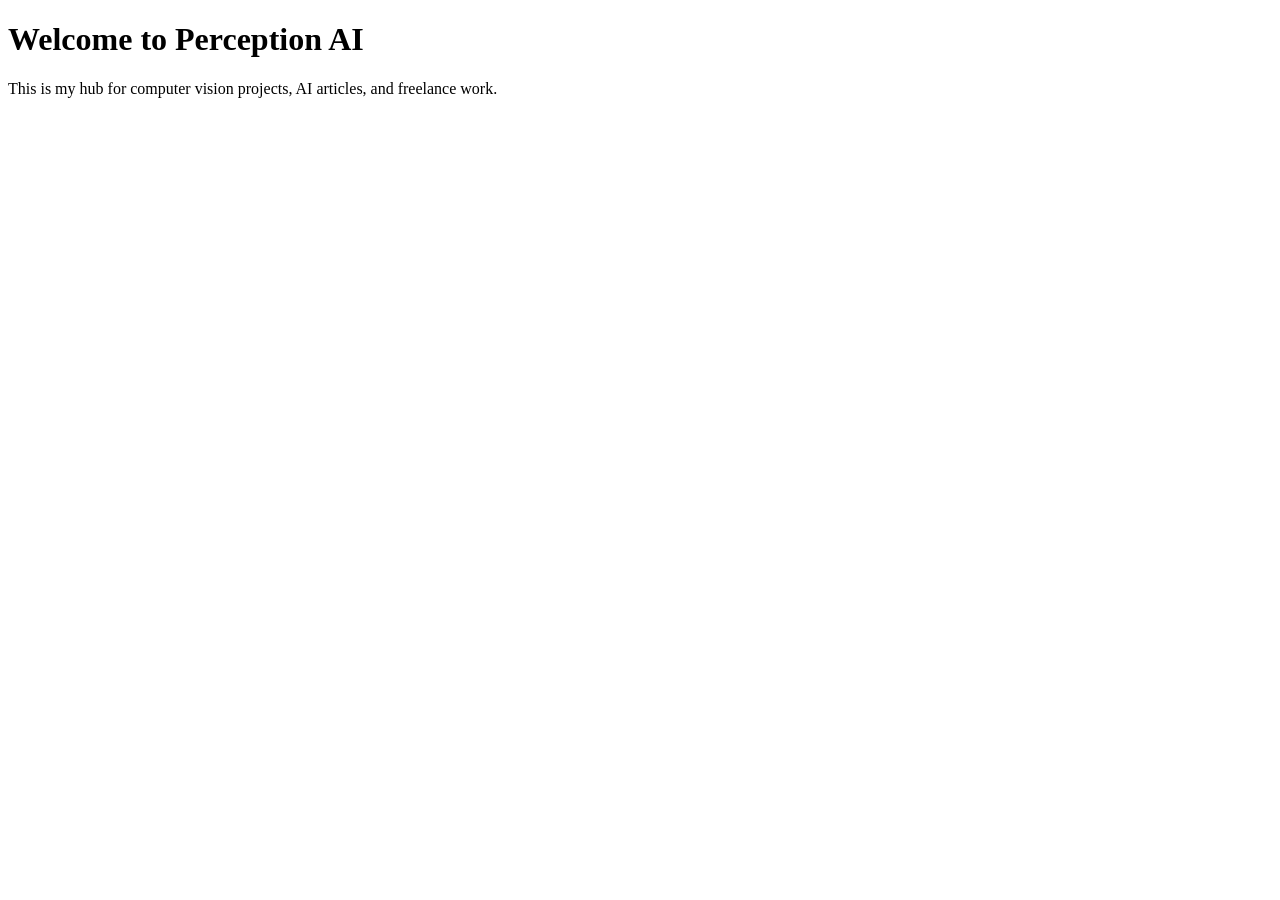
==== index.html @ 2f50c169 "Create index.html" ====
<!DOCTYPE html>
<html>
<head>
    <meta charset="UTF-8">
    <meta name="viewport" content="width=device-width, initial-scale=1.0">
    <title>Perception AI</title>
</head>
<body>
    <h1>Welcome to Perception AI</h1>
    <p>This is my hub for computer vision projects, AI articles, and freelance work.</p>
</body>
</html>
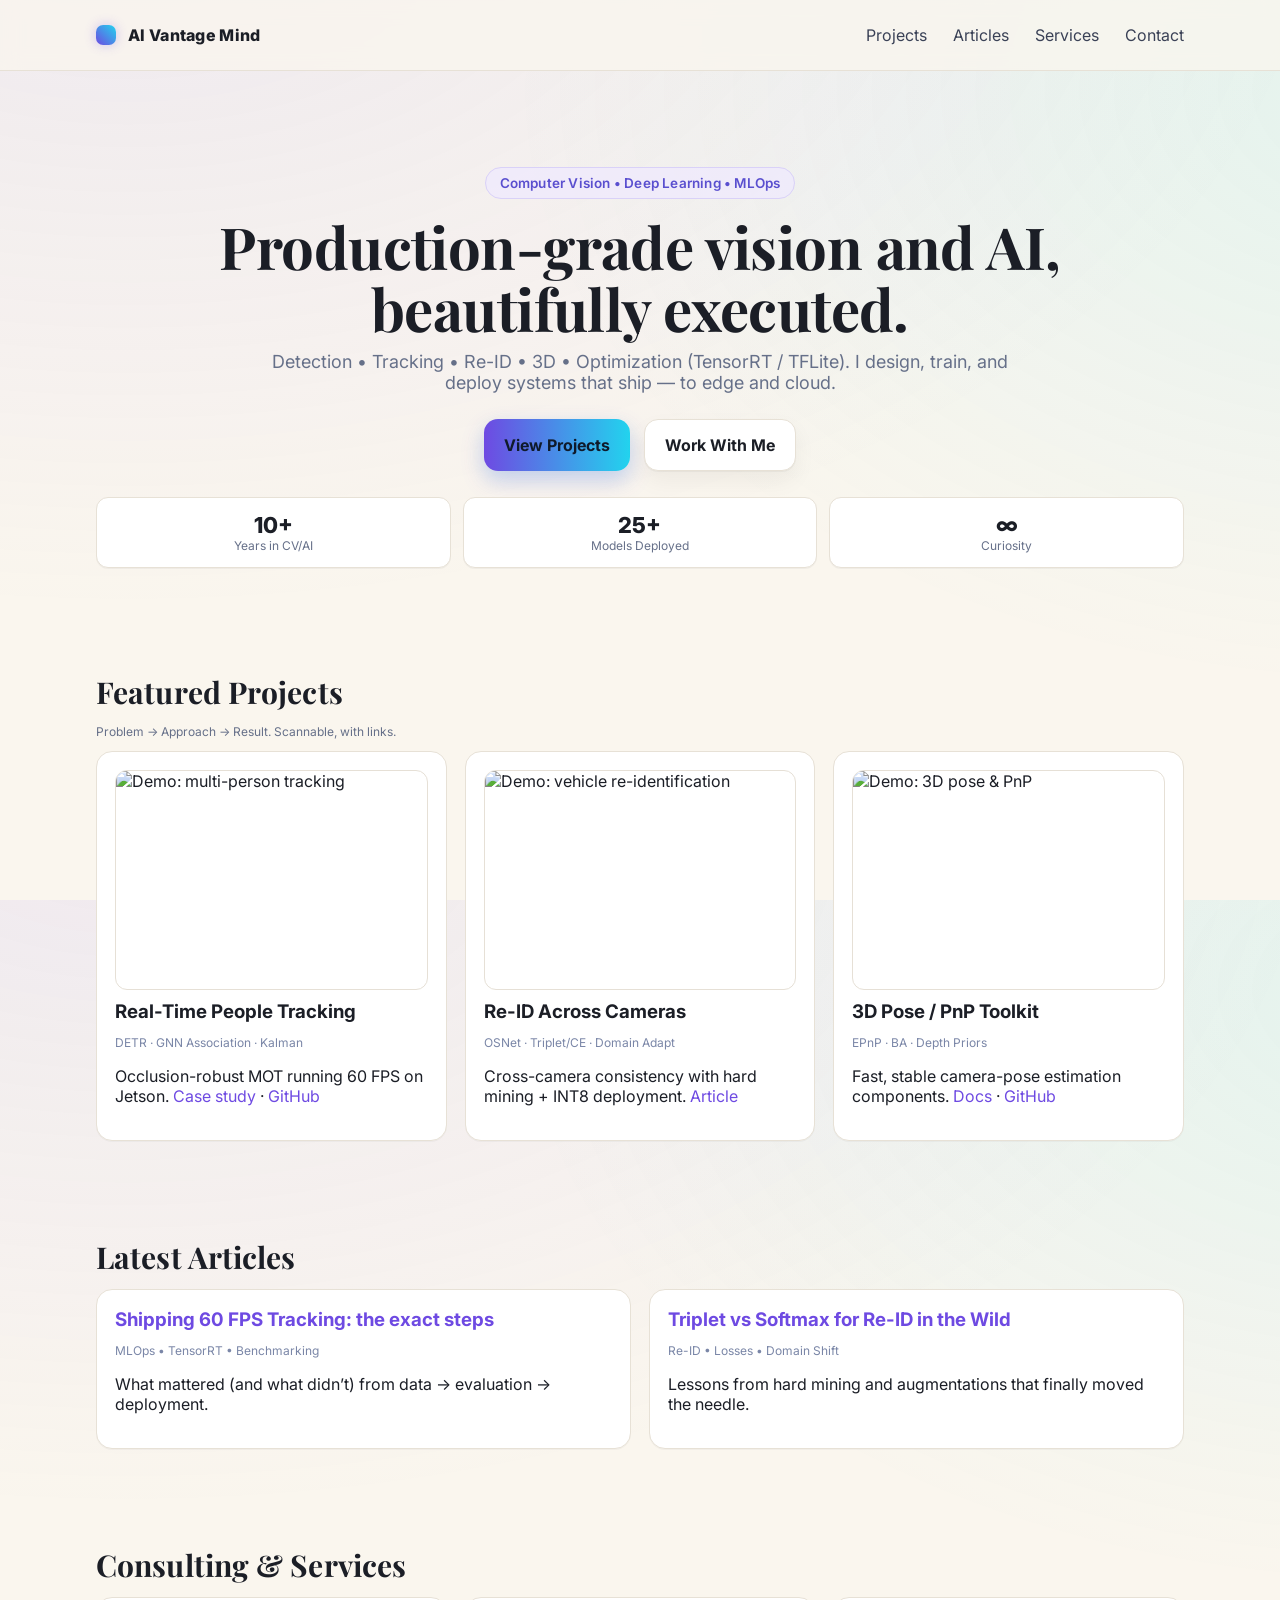
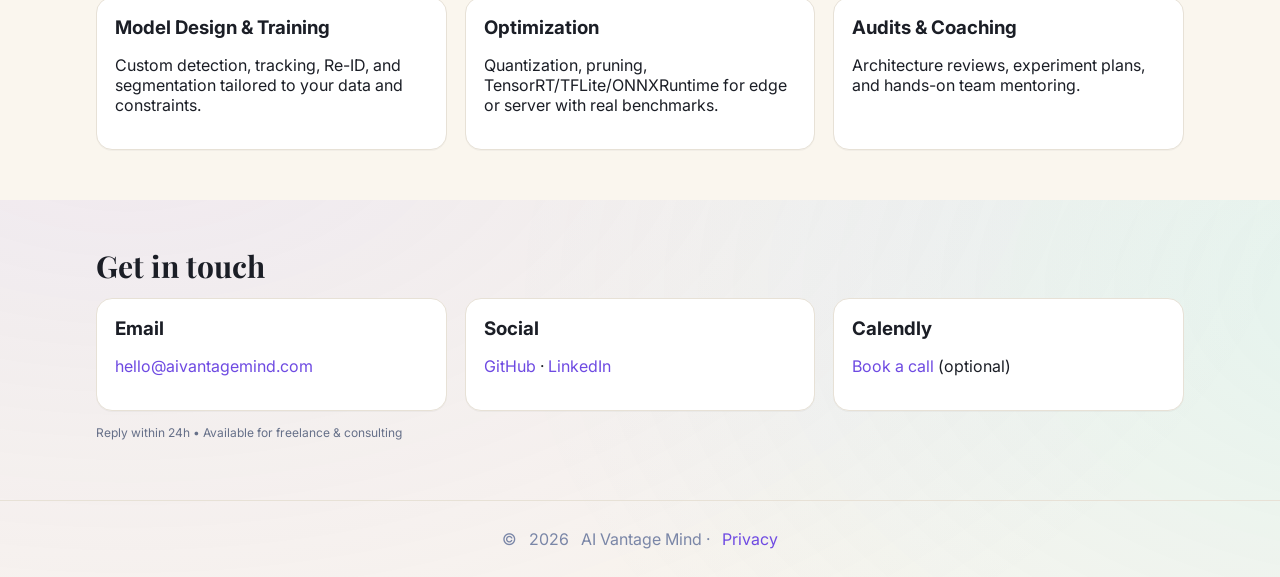
==== commit 7c687ae1: "Update index.html First design" ====
--- a/index.html
+++ b/index.html
@@ -1,12 +1,279 @@
 <!DOCTYPE html>
-<html>
+<html lang="en">
 <head>
-    <meta charset="UTF-8">
-    <meta name="viewport" content="width=device-width, initial-scale=1.0">
-    <title>Perception AI</title>
+  <meta charset="utf-8"/>
+  <meta name="viewport" content="width=device-width, initial-scale=1"/>
+  <title>AI Vantage Mind — Computer Vision & AI</title>
+  <meta name="description" content="Computer Vision + AI consulting. Detection, Tracking, Re-ID, 3D, and on-device optimization that ships."/>
+  <link rel="icon" href="/assets/favicon.ico"/>
+
+  <!-- Fonts -->
+  <link rel="preconnect" href="https://fonts.googleapis.com"/>
+  <link rel="preconnect" href="https://fonts.gstatic.com" crossorigin/>
+  <link href="https://fonts.googleapis.com/css2?family=Inter:wght@300;400;600;800&family=Playfair+Display:wght@600;700&display=swap" rel="stylesheet"/>
+
+  <style>
+    :root{
+      /* Premium light palette */
+      --cream:#faf6ee;      /* bg */
+      --ink:#1b1e26;        /* main text */
+      --muted:#667089;      /* secondary text */
+      --line:#e7e1d6;       /* dividers/cards */
+      --lav:#9b87f5;        /* soft lavender */
+      --purple:#6e4ae2;     /* brand purple */
+      --teal:#22d3ee;       /* brand teal */
+      --btn:#0f1a2b;        /* dark button text on gradient */
+      --max:1120px;
+      --rad:16px;
+    }
+    *{box-sizing:border-box}
+    html,body{margin:0;height:100%}
+    body{
+      font-family:Inter,system-ui,Segoe UI,Roboto,Helvetica,Arial,sans-serif;
+      color:var(--ink);
+      background:
+        radial-gradient(1200px 700px at 10% -10%, rgba(158,136,245,.12), transparent),
+        radial-gradient(900px 600px at 110% 10%, rgba(34,211,238,.10), transparent),
+        var(--cream);
+    }
+    a{color:var(--purple); text-decoration:none}
+    a:hover{text-decoration:underline}
+    img{max-width:100%; display:block}
+
+    /* Header */
+    header{
+      position:sticky; top:0; z-index:20;
+      background:rgba(250,246,238,.75); backdrop-filter:blur(10px);
+      border-bottom:1px solid var(--line);
+    }
+    .wrap{max-width:var(--max); margin:0 auto; padding:0 16px}
+    .nav{display:flex; align-items:center; justify-content:space-between; height:70px}
+    .brand{display:flex; align-items:center; gap:12px; font-weight:800; letter-spacing:.3px}
+    .logo{
+      width:20px; height:20px; border-radius:7px;
+      background:linear-gradient(45deg,var(--purple),var(--teal));
+      box-shadow:0 0 12px rgba(110,74,226,.3);
+    }
+    .menu{display:flex; gap:26px; flex-wrap:wrap}
+    .menu a{color:#3a4156}
+    .menu a.active{font-weight:700; color:var(--ink)}
+    .menu a.active::after{
+      content:""; display:block; height:2px; margin-top:8px; border-radius:2px;
+      background:linear-gradient(90deg,var(--purple),var(--teal));
+    }
+
+    /* Hero */
+    .hero{padding:96px 0 56px; text-align:center}
+    .eyebrow{
+      display:inline-block; margin-bottom:16px; padding:7px 14px;
+      font-size:13.5px; font-weight:600; color:#5a4fcf; letter-spacing:.2px;
+      border:1px solid #d9d1f8; border-radius:999px; background:#efeaffb3;
+    }
+    h1{
+      font-family:"Playfair Display", serif;
+      font-weight:700; font-size:clamp(36px,6.6vw,58px);
+      line-height:1.07; letter-spacing:-0.01em; margin:0 0 10px;
+    }
+    .sub{color:var(--muted); font-size:18px; max-width:760px; margin:12px auto 0}
+
+    .cta{margin-top:26px; display:flex; gap:14px; justify-content:center; flex-wrap:wrap}
+    .btn{
+      display:inline-flex; align-items:center; justify-content:center;
+      padding:15px 20px; font-weight:700; border-radius:14px; border:1px solid var(--line);
+      color:var(--ink); background:white; transition:transform .15s ease, filter .15s ease;
+      box-shadow:0 1px 0 rgba(0,0,0,.04), 0 10px 22px rgba(0,0,0,.05);
+    }
+    .btn.primary{
+      border:none; color:var(--btn);
+      background:linear-gradient(90deg,var(--purple),var(--teal));
+      box-shadow:0 10px 24px rgba(110,74,226,.20),0 8px 18px rgba(34,211,238,.15);
+    }
+    .btn:active{transform:scale(.99)}
+
+    /* KPI */
+    .kpi{display:grid; grid-template-columns:repeat(3,1fr); gap:12px; margin-top:26px}
+    .tile{
+      background:white; border:1px solid var(--line); border-radius:12px; text-align:center; padding:14px 16px;
+      box-shadow:0 1px 0 rgba(0,0,0,.04);
+    }
+    .num{font-weight:800; font-size:22px}
+    .muted{color:var(--muted); font-size:12px}
+
+    /* Sections */
+    section{padding:48px 0}
+    h2{
+      font-family:"Playfair Display", serif; font-weight:700;
+      font-size:clamp(24px,3.2vw,30px); margin:0 0 8px; letter-spacing:.1px;
+    }
+    .grid{display:grid; gap:18px; grid-template-columns:repeat(auto-fit,minmax(280px,1fr))}
+    .card{
+      background:white; border:1px solid var(--line); border-radius:16px; padding:18px;
+      box-shadow:0 1px 0 rgba(0,0,0,.03);
+    }
+    .card h3{margin:0 0 8px}
+    .tag{color:#7a86a7; font-size:12px}
+    .shot{
+      width:100%; height:220px; object-fit:cover; border-radius:12px;
+      border:1px solid #e6e0d6; margin-bottom:10px;
+    }
+
+    /* Articles simpler */
+    #articles .grid{grid-template-columns:1fr}
+    @media (min-width:900px){ #articles .grid{grid-template-columns:1fr 1fr} }
+
+    footer{padding:28px 0; border-top:1px solid var(--line); color:#7a86a7}
+    .foot{display:flex; justify-content:center; gap:12px}
+
+    @media (max-width:520px){
+      .btn{width:100%}
+      .hero{padding:84px 0 44px}
+    }
+  </style>
+
+  <!-- Basic SEO schema -->
+  <script type="application/ld+json">
+  {
+    "@context":"https://schema.org",
+    "@type":"Organization",
+    "name":"AI Vantage Mind",
+    "url":"https://aivantagemind.com",
+    "sameAs":[
+      "https://github.com/REPLACE_WITH_USERNAME",
+      "https://www.linkedin.com/in/REPLACE_WITH_LINKEDIN/"
+    ]
+  }
+  </script>
 </head>
 <body>
-    <h1>Welcome to Perception AI</h1>
-    <p>This is my hub for computer vision projects, AI articles, and freelance work.</p>
+  <header>
+    <div class="wrap nav">
+      <div class="brand"><span class="logo"></span> AI Vantage Mind</div>
+      <nav class="menu" id="nav">
+        <a href="#projects">Projects</a>
+        <a href="#articles">Articles</a>
+        <a href="#services">Services</a>
+        <a href="#contact">Contact</a>
+      </nav>
+    </div>
+  </header>
+
+  <main class="wrap">
+    <!-- HERO -->
+    <section class="hero" id="top">
+      <span class="eyebrow">Computer Vision • Deep Learning • MLOps</span>
+      <h1>Production-grade vision and AI, beautifully executed.</h1>
+      <p class="sub">Detection • Tracking • Re-ID • 3D • Optimization (TensorRT / TFLite). I design, train, and deploy systems that ship — to edge and cloud.</p>
+      <div class="cta">
+        <a class="btn primary" href="#projects">View Projects</a>
+        <a class="btn" href="#contact">Work With Me</a>
+      </div>
+      <div class="kpi">
+        <div class="tile"><div class="num">10+</div><div class="muted">Years in CV/AI</div></div>
+        <div class="tile"><div class="num">25+</div><div class="muted">Models Deployed</div></div>
+        <div class="tile"><div class="num">∞</div><div class="muted">Curiosity</div></div>
+      </div>
+    </section>
+
+    <!-- PROJECTS -->
+    <section id="projects">
+      <h2>Featured Projects</h2>
+      <p class="muted">Problem → Approach → Result. Scannable, with links.</p>
+      <div class="grid" style="margin-top:12px">
+        <article class="card">
+          <img class="shot" src="/assets/demo-tracking.gif" alt="Demo: multi-person tracking"/>
+          <h3>Real-Time People Tracking</h3>
+          <p class="tag">DETR · GNN Association · Kalman</p>
+          <p>Occlusion-robust MOT running 60 FPS on Jetson. <a href="#">Case study</a> · <a href="#">GitHub</a></p>
+        </article>
+        <article class="card">
+          <img class="shot" src="/assets/demo-reid.gif" alt="Demo: vehicle re-identification"/>
+          <h3>Re-ID Across Cameras</h3>
+          <p class="tag">OSNet · Triplet/CE · Domain Adapt</p>
+          <p>Cross-camera consistency with hard mining + INT8 deployment. <a href="#">Article</a></p>
+        </article>
+        <article class="card">
+          <img class="shot" src="/assets/demo-3d.gif" alt="Demo: 3D pose & PnP"/>
+          <h3>3D Pose / PnP Toolkit</h3>
+          <p class="tag">EPnP · BA · Depth Priors</p>
+          <p>Fast, stable camera-pose estimation components. <a href="#">Docs</a> · <a href="#">GitHub</a></p>
+        </article>
+      </div>
+    </section>
+
+    <!-- ARTICLES -->
+    <section id="articles">
+      <h2>Latest Articles</h2>
+      <div class="grid" style="margin-top:12px">
+        <article class="card">
+          <h3><a href="#">Shipping 60 FPS Tracking: the exact steps</a></h3>
+          <p class="tag">MLOps • TensorRT • Benchmarking</p>
+          <p>What mattered (and what didn’t) from data → evaluation → deployment.</p>
+        </article>
+        <article class="card">
+          <h3><a href="#">Triplet vs Softmax for Re-ID in the Wild</a></h3>
+          <p class="tag">Re-ID • Losses • Domain Shift</p>
+          <p>Lessons from hard mining and augmentations that finally moved the needle.</p>
+        </article>
+      </div>
+    </section>
+
+    <!-- SERVICES -->
+    <section id="services">
+      <h2>Consulting & Services</h2>
+      <div class="grid" style="margin-top:12px">
+        <div class="card"><h3>Model Design & Training</h3><p>Custom detection, tracking, Re-ID, and segmentation tailored to your data and constraints.</p></div>
+        <div class="card"><h3>Optimization</h3><p>Quantization, pruning, TensorRT/TFLite/ONNXRuntime for edge or server with real benchmarks.</p></div>
+        <div class="card"><h3>Audits & Coaching</h3><p>Architecture reviews, experiment plans, and hands-on team mentoring.</p></div>
+      </div>
+    </section>
+
+    <!-- CONTACT -->
+    <section id="contact">
+      <h2>Get in touch</h2>
+      <div class="grid" style="margin-top:12px">
+        <div class="card">
+          <h3>Email</h3>
+          <p><a href="mailto:hello@aivantagemind.com">hello@aivantagemind.com</a></p>
+        </div>
+        <div class="card">
+          <h3>Social</h3>
+          <p>
+            <a href="https://github.com/REPLACE_WITH_USERNAME" target="_blank" rel="noopener">GitHub</a> ·
+            <a href="https://www.linkedin.com/in/REPLACE_WITH_LINKEDIN/" target="_blank" rel="noopener">LinkedIn</a>
+          </p>
+        </div>
+        <div class="card">
+          <h3>Calendly</h3>
+          <p><a href="#">Book a call</a> (optional)</p>
+        </div>
+      </div>
+      <p class="muted" style="margin-top:14px">Reply within 24h • Available for freelance & consulting</p>
+    </section>
+  </main>
+
+  <footer>
+    <div class="wrap">
+      <div class="foot">© <span id="y"></span> AI Vantage Mind · <a href="#">Privacy</a></div>
+    </div>
+  </footer>
+
+  <script>
+    // Year
+    document.getElementById('y').textContent = new Date().getFullYear();
+
+    // Active nav on scroll
+    const sections=[...document.querySelectorAll('main section')];
+    const links=[...document.querySelectorAll('#nav a')];
+    const map=Object.fromEntries(links.map(a=>[a.getAttribute('href').slice(1),a]));
+    const obs=new IntersectionObserver(es=>{
+      es.forEach(e=>{
+        if(e.isIntersecting){
+          links.forEach(l=>l.classList.remove('active'));
+          const id=e.target.id; if(map[id]) map[id].classList.add('active');
+        }
+      });
+    },{rootMargin:'-40% 0px -55% 0px',threshold:[0,1]});
+    sections.forEach(s=>obs.observe(s));
+  </script>
 </body>
 </html>
